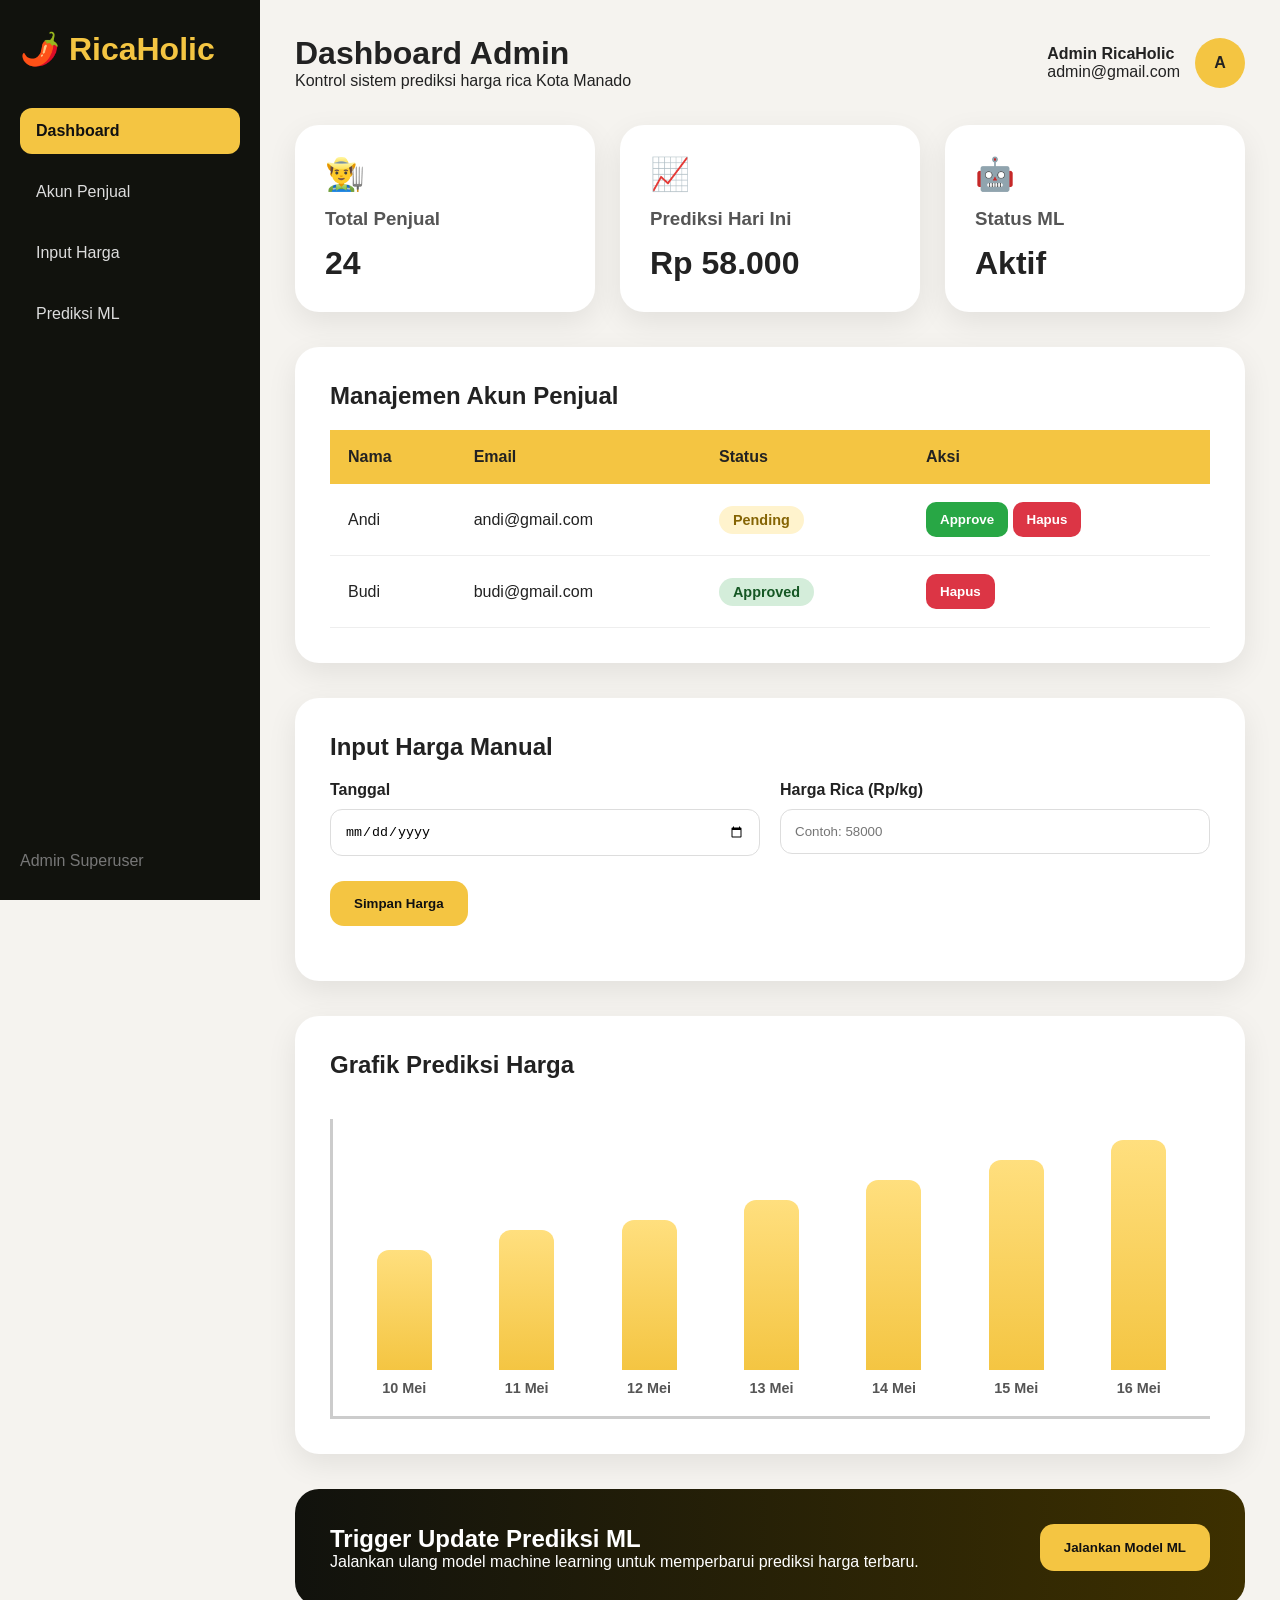
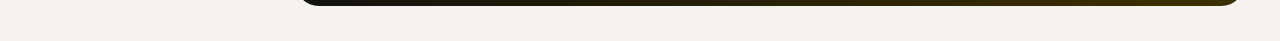
==== frontend/admin.html @ bb21309b "Menambahkan frontend" ====
<!DOCTYPE html>
<html lang="id">
<head>
  <meta charset="UTF-8">
  <meta name="viewport" content="width=device-width, initial-scale=1.0">

  <title>Admin Dashboard - RicaHolic</title>

  <link rel="stylesheet" href="css/admin.css">

 
</head>
<body>

  <!-- SIDEBAR -->

  <aside class="sidebar">

    <div>

      <div class="brand">
        🌶️ RicaHolic
      </div>

      <ul class="menu">

        <li>
          <a href="#" class="active">
            Dashboard
          </a>
        </li>

        <li>
          <a href="#akun">
            Akun Penjual
          </a>
        </li>

        <li>
          <a href="#manual">
            Input Harga
          </a>
        </li>

        <li>
          <a href="#ml">
            Prediksi ML
          </a>
        </li>

      </ul>

    </div>

    <div class="sidebar-footer">
      Admin Superuser
    </div>

  </aside>

  <!-- MAIN -->

  <main class="main">

    <!-- TOPBAR -->

    <div class="topbar">

      <div>
        <h1>Dashboard Admin</h1>
        <p>
          Kontrol sistem prediksi harga rica Kota Manado
        </p>
      </div>

      <div class="admin-profile">

        <div>
          <strong>
            Admin RicaHolic
          </strong>

          <p>
            admin@gmail.com
          </p>
        </div>

        <div class="avatar">
          A
        </div>

      </div>

    </div>

    <!-- SUMMARY -->

    <section class="summary-grid">

      <div class="summary-card">
        <span>👨‍🌾</span>
        <h3>Total Penjual</h3>
        <p id="total-penjual">24</p>
      </div>

      <div class="summary-card">
        <span>📈</span>
        <h3>Prediksi Hari Ini</h3>
        <p>Rp 58.000</p>
      </div>

      <div class="summary-card">
        <span>🤖</span>
        <h3>Status ML</h3>
        <p>Aktif</p>
      </div>

    </section>

    <!-- AKUN PENJUAL -->

    <section class="card-section" id="akun">

      <div class="section-header">

        <h2>
          Manajemen Akun Penjual
        </h2>

      </div>

      <div class="table-wrapper">

        <table>

          <thead>

            <tr>
              <th>Nama</th>
              <th>Email</th>
              <th>Status</th>
              <th>Aksi</th>
            </tr>

          </thead>

          <tbody id="seller-table">

            <tr>

              <td>Andi</td>
              <td>andi@gmail.com</td>
              <td>
                <span class="status pending">
                  Pending
                </span>
              </td>

              <td>

                <button class="btn approve">
                  Approve
                </button>

                <button class="btn delete">
                  Hapus
                </button>

              </td>

            </tr>

            <tr>

              <td>Budi</td>
              <td>budi@gmail.com</td>

              <td>
                <span class="status approved">
                  Approved
                </span>
              </td>

              <td>

                <button class="btn delete">
                  Hapus
                </button>

              </td>

            </tr>

          </tbody>

        </table>

      </div>

    </section>

    <!-- INPUT MANUAL -->

    <section class="card-section" id="manual">

      <h2>
        Input Harga Manual
      </h2>

      <div class="input-grid">

        <div class="input-group">
          <label>Tanggal</label>
          <input type="date" id="tanggal">
        </div>

        <div class="input-group">
          <label>Harga Rica (Rp/kg)</label>
          <input type="number" id="harga" placeholder="Contoh: 58000">
        </div>

      </div>

      <button class="main-btn" id="btn-simpan">
        Simpan Harga
      </button>

      <div id="manual-message"></div>

    </section>

    <!-- CHART -->

    <section class="card-section">

      <h2>
        Grafik Prediksi Harga
      </h2>

      <div class="chart-container">

  <div class="chart-bars">

    <div class="bar-group">
      <div class="bar" style="height:120px;"></div>
      <span>10 Mei</span>
    </div>

    <div class="bar-group">
      <div class="bar" style="height:140px;"></div>
      <span>11 Mei</span>
    </div>

    <div class="bar-group">
      <div class="bar" style="height:150px;"></div>
      <span>12 Mei</span>
    </div>

    <div class="bar-group">
      <div class="bar" style="height:170px;"></div>
      <span>13 Mei</span>
    </div>

    <div class="bar-group">
      <div class="bar" style="height:190px;"></div>
      <span>14 Mei</span>
    </div>

    <div class="bar-group">
      <div class="bar" style="height:210px;"></div>
      <span>15 Mei</span>
    </div>

    <div class="bar-group">
      <div class="bar" style="height:230px;"></div>
      <span>16 Mei</span>
    </div>

  </div>

</div>

    </section>

    <!-- ML SECTION -->

    <section class="ml-section" id="ml">

      <div>

        <h2>
          Trigger Update Prediksi ML
        </h2>

        <p>
          Jalankan ulang model machine learning untuk memperbarui prediksi harga terbaru.
        </p>

      </div>

      <button class="ml-btn" id="btn-ml">
        Jalankan Model ML
      </button>

    </section>

  </main>

  <script src="js/admin.js"></script>

</body>
</html>
---- frontend/css/admin.css ----
*{
  margin:0;
  padding:0;
  box-sizing:border-box;
}

body{
  font-family:"Segoe UI",sans-serif;
  background:#f5f3ef;
  color:#222;
}

.sidebar{
  position:fixed;
  left:0;
  top:0;

  width:260px;
  height:100vh;

  background:#11120d;

  padding:30px 20px;

  display:flex;
  flex-direction:column;
  justify-content:space-between;
}

.brand{
  color:#f4c542;
  font-size:2rem;
  font-weight:800;
  margin-bottom:40px;
}

.menu{
  list-style:none;
  display:flex;
  flex-direction:column;
  gap:15px;
}

.menu a{
  text-decoration:none;
  color:#ddd;

  display:block;

  padding:14px 16px;

  border-radius:12px;

  transition:0.3s;
}

.menu a:hover,
.menu .active{
  background:#f4c542;
  color:#111;
  font-weight:700;
}

.sidebar-footer{
  color:#777;
}

.main{
  margin-left:260px;
  padding:35px;
}

.topbar{
  display:flex;
  justify-content:space-between;
  align-items:center;

  margin-bottom:35px;
}

.admin-profile{
  display:flex;
  align-items:center;
  gap:15px;
}

.avatar{
  width:50px;
  height:50px;

  border-radius:50%;

  background:#f4c542;

  display:flex;
  align-items:center;
  justify-content:center;

  font-weight:700;
}

.summary-grid{
  display:grid;
  grid-template-columns:repeat(auto-fit,minmax(250px,1fr));
  gap:25px;

  margin-bottom:35px;
}

.summary-card{
  background:white;
  padding:30px;

  border-radius:24px;

  box-shadow:0 10px 30px rgba(0,0,0,0.08);
}

.summary-card span{
  font-size:2rem;
}

.summary-card h3{
  margin:15px 0;
  color:#555;
}

.summary-card p{
  font-size:2rem;
  font-weight:800;
}

.card-section{
  background:white;

  padding:35px;

  border-radius:24px;

  margin-bottom:35px;

  box-shadow:0 10px 30px rgba(0,0,0,0.08);
}

.table-wrapper{
  overflow-x:auto;
}

table{
  width:100%;
  border-collapse:collapse;
  margin-top:20px;
}

th,
td{
  padding:18px;
  text-align:left;
}

thead{
  background:#f4c542;
}

tbody tr{
  border-bottom:1px solid #eee;
}

.status{
  padding:6px 14px;
  border-radius:999px;
  font-size:0.9rem;
  font-weight:700;
}

.pending{
  background:#fff3cd;
  color:#856404;
}

.approved{
  background:#d4edda;
  color:#155724;
}

.btn{
  border:none;
  padding:10px 14px;
  border-radius:10px;
  cursor:pointer;
  font-weight:700;
}

.approve{
  background:#28a745;
  color:white;
}

.delete{
  background:#dc3545;
  color:white;
}

.input-grid{
  display:grid;
  grid-template-columns:repeat(auto-fit,minmax(250px,1fr));
  gap:20px;

  margin-top:20px;
}

.input-group label{
  display:block;
  margin-bottom:10px;
  font-weight:600;
}

.input-group input{
  width:100%;
  padding:14px;

  border:1px solid #ddd;
  border-radius:12px;
}

.main-btn{
  margin-top:25px;

  border:none;

  background:#f4c542;
  color:#111;

  padding:15px 24px;

  border-radius:14px;

  font-weight:700;
  cursor:pointer;
}

#manual-message{
  margin-top:20px;
  color:#28a745;
  font-weight:700;
}

.ml-section{
  background:linear-gradient(to right,#11120d,#3d3000);

  color:white;

  padding:35px;

  border-radius:24px;

  display:flex;
  justify-content:space-between;
  align-items:center;
}

.ml-btn{
  border:none;

  background:#f4c542;
  color:#111;

  padding:16px 24px;

  border-radius:14px;

  font-weight:700;
  cursor:pointer;
}

@media(max-width:900px){

  .sidebar{
    position:relative;
    width:100%;
    height:auto;
  }

  .main{
    margin-left:0;
  }

  .topbar{
    flex-direction:column;
    align-items:flex-start;
    gap:20px;
  }

  .ml-section{
    flex-direction:column;
    gap:20px;
    align-items:flex-start;
  }

}

/* =========================================
   PURE CSS CHART
========================================= */

.chart-container{
  width:100%;
  margin-top:40px;
}

.chart-bars{
  height:300px;

  display:flex;
  align-items:flex-end;
  justify-content:space-between;
  gap:20px;

  border-left:3px solid #ccc;
  border-bottom:3px solid #ccc;

  padding:20px;
}

.bar-group{
  display:flex;
  flex-direction:column;
  align-items:center;
  gap:10px;

  flex:1;
}

.bar{
  width:100%;

  max-width:55px;

  background:linear-gradient(
    to top,
    #f4c542,
    #ffdf7e
  );

  border-radius:12px 12px 0 0;

  transition:0.3s;
}

.bar:hover{
  transform:translateY(-5px);
  opacity:0.85;
}

.bar-group span{
  font-size:0.9rem;
  color:#555;
  font-weight:600;
}
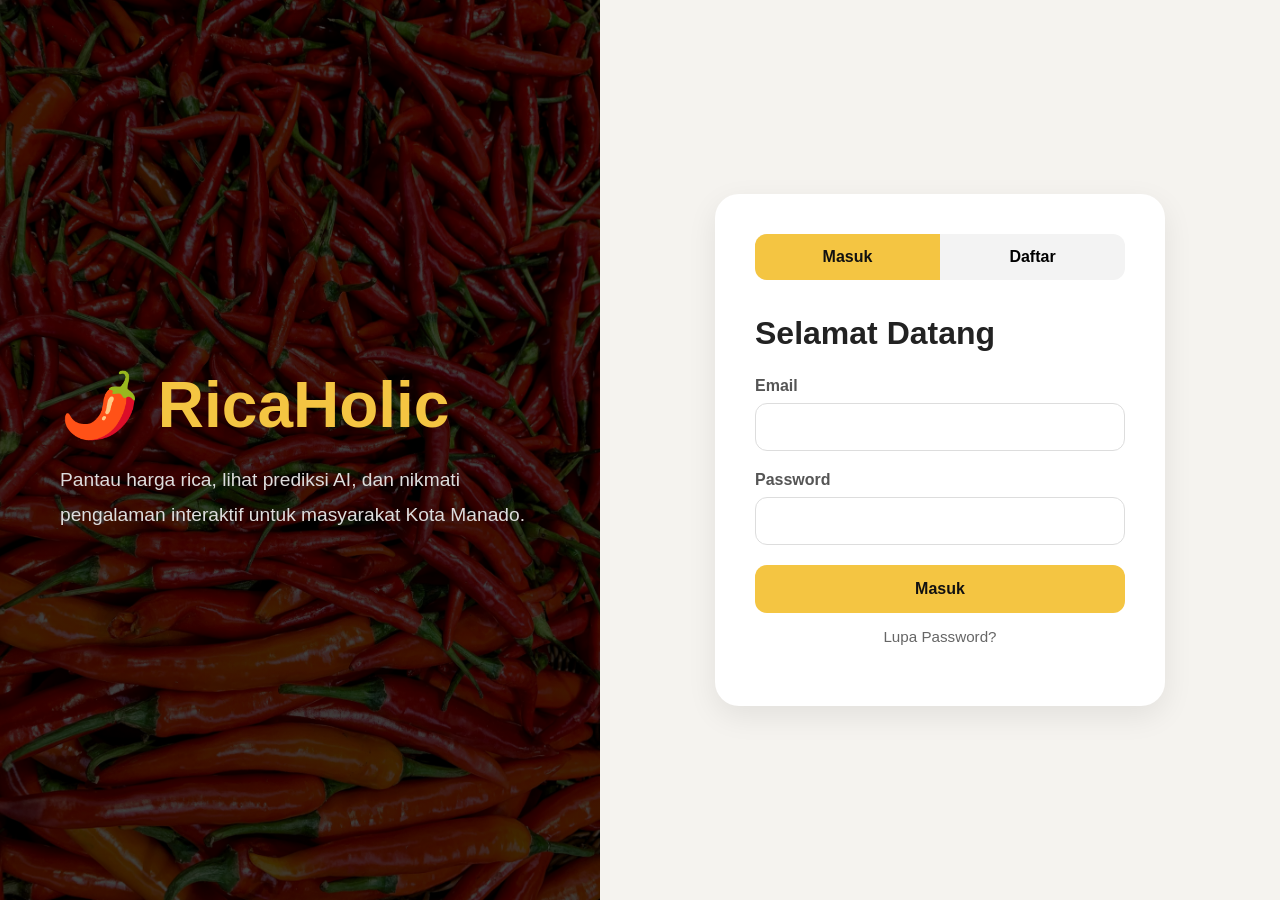
==== commit 98ff3216: "Update frontend RicaHolic" ====
--- a/frontend/admin.html
+++ b/frontend/admin.html
@@ -305,7 +305,7 @@
     </section>
 
   </main>
-
+  <script src="js/api.js"></script>
   <script src="js/admin.js"></script>
 
 </body>
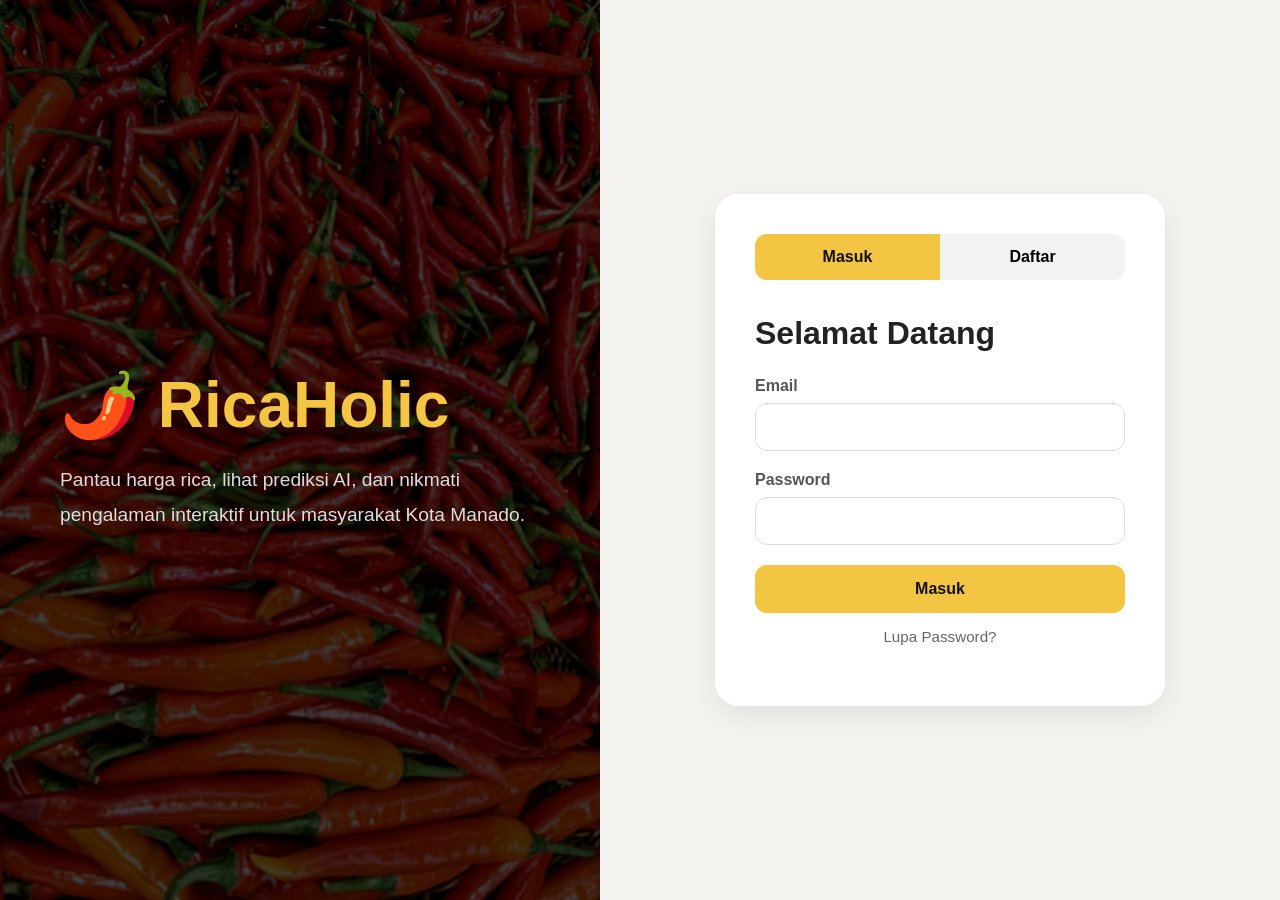
==== commit 6b74c350: "menambhakan grafik, perbaiki login ke penjual" ====
--- a/frontend/admin.html
+++ b/frontend/admin.html
@@ -3,17 +3,12 @@
 <head>
   <meta charset="UTF-8">
   <meta name="viewport" content="width=device-width, initial-scale=1.0">
-
   <title>Admin Dashboard - RicaHolic</title>
-
   <link rel="stylesheet" href="css/admin.css">
-
- 
 </head>
 <body>
 
   <!-- SIDEBAR -->
-
   <aside class="sidebar">
 
     <div>
@@ -23,279 +18,155 @@
       </div>
 
       <ul class="menu">
-
-        <li>
-          <a href="#" class="active">
-            Dashboard
-          </a>
-        </li>
-
-        <li>
-          <a href="#akun">
-            Akun Penjual
-          </a>
-        </li>
-
-        <li>
-          <a href="#manual">
-            Input Harga
-          </a>
-        </li>
-
-        <li>
-          <a href="#ml">
-            Prediksi ML
-          </a>
-        </li>
-
+        <li><a href="#" class="active">Dashboard</a></li>
+        <li><a href="#akun">Akun Penjual</a></li>
+        <li><a href="#manual">Input Harga</a></li>
+        <li><a href="#ml">Prediksi ML</a></li>
       </ul>
 
     </div>
 
+    <!-- Nama admin + tombol logout diisi JS -->
     <div class="sidebar-footer">
-      Admin Superuser
+      <span id="sidebar-nama">Admin</span>
+      <button id="btn-logout" class="btn-logout">🚪 Logout</button>
     </div>
 
   </aside>
 
   <!-- MAIN -->
-
   <main class="main">
 
     <!-- TOPBAR -->
-
     <div class="topbar">
 
       <div>
         <h1>Dashboard Admin</h1>
-        <p>
-          Kontrol sistem prediksi harga rica Kota Manado
-        </p>
+        <p>Kontrol sistem prediksi harga rica Kota Manado</p>
       </div>
 
+      <!-- Nama & email diisi oleh admin.js dari Auth.me() -->
       <div class="admin-profile">
-
         <div>
-          <strong>
-            Admin RicaHolic
-          </strong>
-
-          <p>
-            admin@gmail.com
-          </p>
+          <strong id="admin-nama">—</strong>
+          <p id="admin-email">—</p>
         </div>
-
-        <div class="avatar">
-          A
-        </div>
-
+        <div class="avatar" id="admin-avatar">A</div>
       </div>
 
     </div>
 
     <!-- SUMMARY -->
-
     <section class="summary-grid">
 
       <div class="summary-card">
         <span>👨‍🌾</span>
         <h3>Total Penjual</h3>
-        <p id="total-penjual">24</p>
+        <p id="total-penjual">—</p>
       </div>
 
       <div class="summary-card">
         <span>📈</span>
         <h3>Prediksi Hari Ini</h3>
-        <p>Rp 58.000</p>
+        <p id="prediksi-hari-ini">—</p>
       </div>
 
       <div class="summary-card">
         <span>🤖</span>
         <h3>Status ML</h3>
-        <p>Aktif</p>
+        <p id="status-ml">Aktif</p>
       </div>
 
     </section>
 
     <!-- AKUN PENJUAL -->
-
     <section class="card-section" id="akun">
 
       <div class="section-header">
-
-        <h2>
-          Manajemen Akun Penjual
-        </h2>
-
+        <h2>Manajemen Akun Penjual</h2>
       </div>
 
       <div class="table-wrapper">
-
         <table>
-
           <thead>
-
             <tr>
               <th>Nama</th>
               <th>Email</th>
               <th>Status</th>
               <th>Aksi</th>
             </tr>
-
           </thead>
-
-          <tbody id="seller-table">
-
+          <!-- Diisi oleh admin.js dari Users.getAll() -->
+          <tbody id="seller-table-body">
             <tr>
-
-              <td>Andi</td>
-              <td>andi@gmail.com</td>
-              <td>
-                <span class="status pending">
-                  Pending
-                </span>
+              <td colspan="4" style="text-align:center;color:#aaa">
+                Memuat data penjual...
               </td>
-
-              <td>
-
-                <button class="btn approve">
-                  Approve
-                </button>
-
-                <button class="btn delete">
-                  Hapus
-                </button>
-
-              </td>
-
             </tr>
-
-            <tr>
-
-              <td>Budi</td>
-              <td>budi@gmail.com</td>
-
-              <td>
-                <span class="status approved">
-                  Approved
-                </span>
-              </td>
-
-              <td>
-
-                <button class="btn delete">
-                  Hapus
-                </button>
-
-              </td>
-
-            </tr>
-
           </tbody>
-
         </table>
-
       </div>
 
     </section>
 
-    <!-- INPUT MANUAL -->
-
+    <!-- INPUT HARGA MANUAL -->
     <section class="card-section" id="manual">
 
-      <h2>
-        Input Harga Manual
-      </h2>
+      <h2>Input Harga Manual</h2>
 
       <div class="input-grid">
 
         <div class="input-group">
-          <label>Tanggal</label>
+          <label for="tanggal">Tanggal</label>
           <input type="date" id="tanggal">
         </div>
 
+        <!-- Dropdown pasar — diisi oleh admin.js dari Pasar.getAll() -->
         <div class="input-group">
-          <label>Harga Rica (Rp/kg)</label>
+          <label for="pasar">Pasar</label>
+          <select id="pasar">
+            <option value="">-- Memuat pasar... --</option>
+          </select>
+        </div>
+
+        <div class="input-group">
+          <label for="harga">Harga Rica (Rp/kg)</label>
           <input type="number" id="harga" placeholder="Contoh: 58000">
         </div>
 
       </div>
 
-      <button class="main-btn" id="btn-simpan">
-        Simpan Harga
-      </button>
+      <button class="main-btn" id="btn-simpan">Simpan Harga</button>
 
       <div id="manual-message"></div>
 
     </section>
 
     <!-- CHART -->
-
     <section class="card-section">
 
-      <h2>
-        Grafik Prediksi Harga
-      </h2>
+      <h2>Grafik Prediksi Harga</h2>
 
       <div class="chart-container">
-
-  <div class="chart-bars">
-
-    <div class="bar-group">
-      <div class="bar" style="height:120px;"></div>
-      <span>10 Mei</span>
-    </div>
-
-    <div class="bar-group">
-      <div class="bar" style="height:140px;"></div>
-      <span>11 Mei</span>
-    </div>
-
-    <div class="bar-group">
-      <div class="bar" style="height:150px;"></div>
-      <span>12 Mei</span>
-    </div>
-
-    <div class="bar-group">
-      <div class="bar" style="height:170px;"></div>
-      <span>13 Mei</span>
-    </div>
-
-    <div class="bar-group">
-      <div class="bar" style="height:190px;"></div>
-      <span>14 Mei</span>
-    </div>
-
-    <div class="bar-group">
-      <div class="bar" style="height:210px;"></div>
-      <span>15 Mei</span>
-    </div>
-
-    <div class="bar-group">
-      <div class="bar" style="height:230px;"></div>
-      <span>16 Mei</span>
-    </div>
-
-  </div>
-
-</div>
+        <div class="chart-bars" id="chart-bars">
+          <!-- Diisi oleh admin.js dari Prediksi.getMingguan() -->
+          <div style="width:100%;text-align:center;color:#aaa;padding:40px 0">
+            Memuat grafik...
+          </div>
+        </div>
+      </div>
 
     </section>
 
     <!-- ML SECTION -->
-
     <section class="ml-section" id="ml">
 
       <div>
-
-        <h2>
-          Trigger Update Prediksi ML
-        </h2>
-
+        <h2>Trigger Update Prediksi ML</h2>
         <p>
-          Jalankan ulang model machine learning untuk memperbarui prediksi harga terbaru.
+          Jalankan ulang model machine learning untuk
+          memperbarui prediksi harga terbaru.
         </p>
-
       </div>
 
       <button class="ml-btn" id="btn-ml">
@@ -305,6 +176,7 @@
     </section>
 
   </main>
+
   <script src="js/api.js"></script>
   <script src="js/admin.js"></script>
 
--- a/frontend/css/admin.css
+++ b/frontend/css/admin.css
@@ -356,4 +356,58 @@
   font-size:0.9rem;
   color:#555;
   font-weight:600;
+}
+/* =========================================
+   LOGOUT BUTTON & SIDEBAR FOOTER
+========================================= */
+.sidebar-footer {
+  display: flex;
+  flex-direction: column;
+  gap: 6px;
+}
+
+#sidebar-nama {
+  color: #aaa;
+  font-size: 0.82rem;
+}
+
+.btn-logout {
+  display: block;
+  width: 100%;
+  padding: 10px 14px;
+  background: rgba(255, 255, 255, 0.08);
+  color: #ddd;
+  border: 1px solid rgba(255, 255, 255, 0.15);
+  border-radius: 10px;
+  cursor: pointer;
+  font-size: 0.88rem;
+  font-weight: 600;
+  text-align: left;
+  transition: background 0.2s, color 0.2s;
+}
+
+.btn-logout:hover {
+  background: #c0392b;
+  color: #fff;
+  border-color: #c0392b;
+}
+
+/* =========================================
+   SELECT / DROPDOWN
+========================================= */
+ 
+.input-group select {
+  width: 100%;
+  padding: 14px;
+  border: 1px solid #ddd;
+  border-radius: 12px;
+  font-size: 1rem;
+  font-family: "Segoe UI", sans-serif;
+  background: #fff;
+  cursor: pointer;
+}
+ 
+.input-group select:focus {
+  outline: none;
+  border-color: #f4c542;
 }
